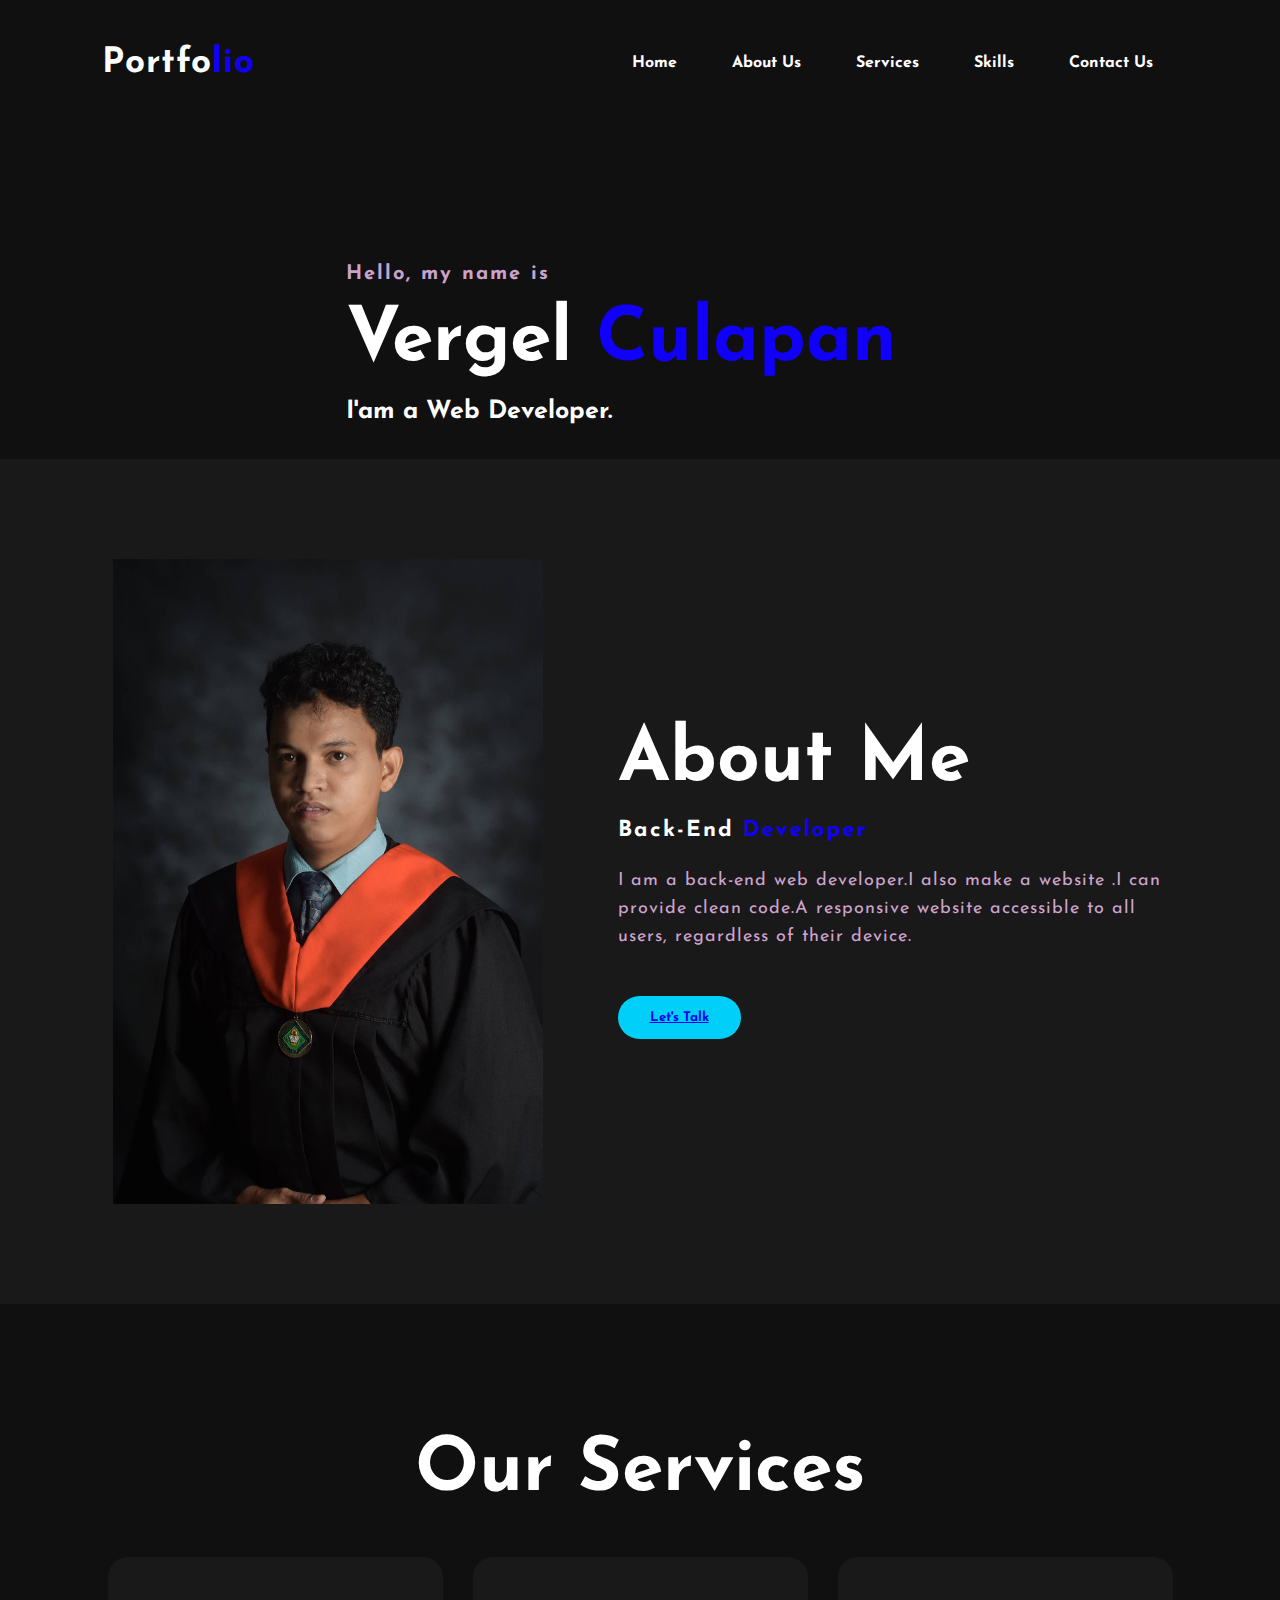
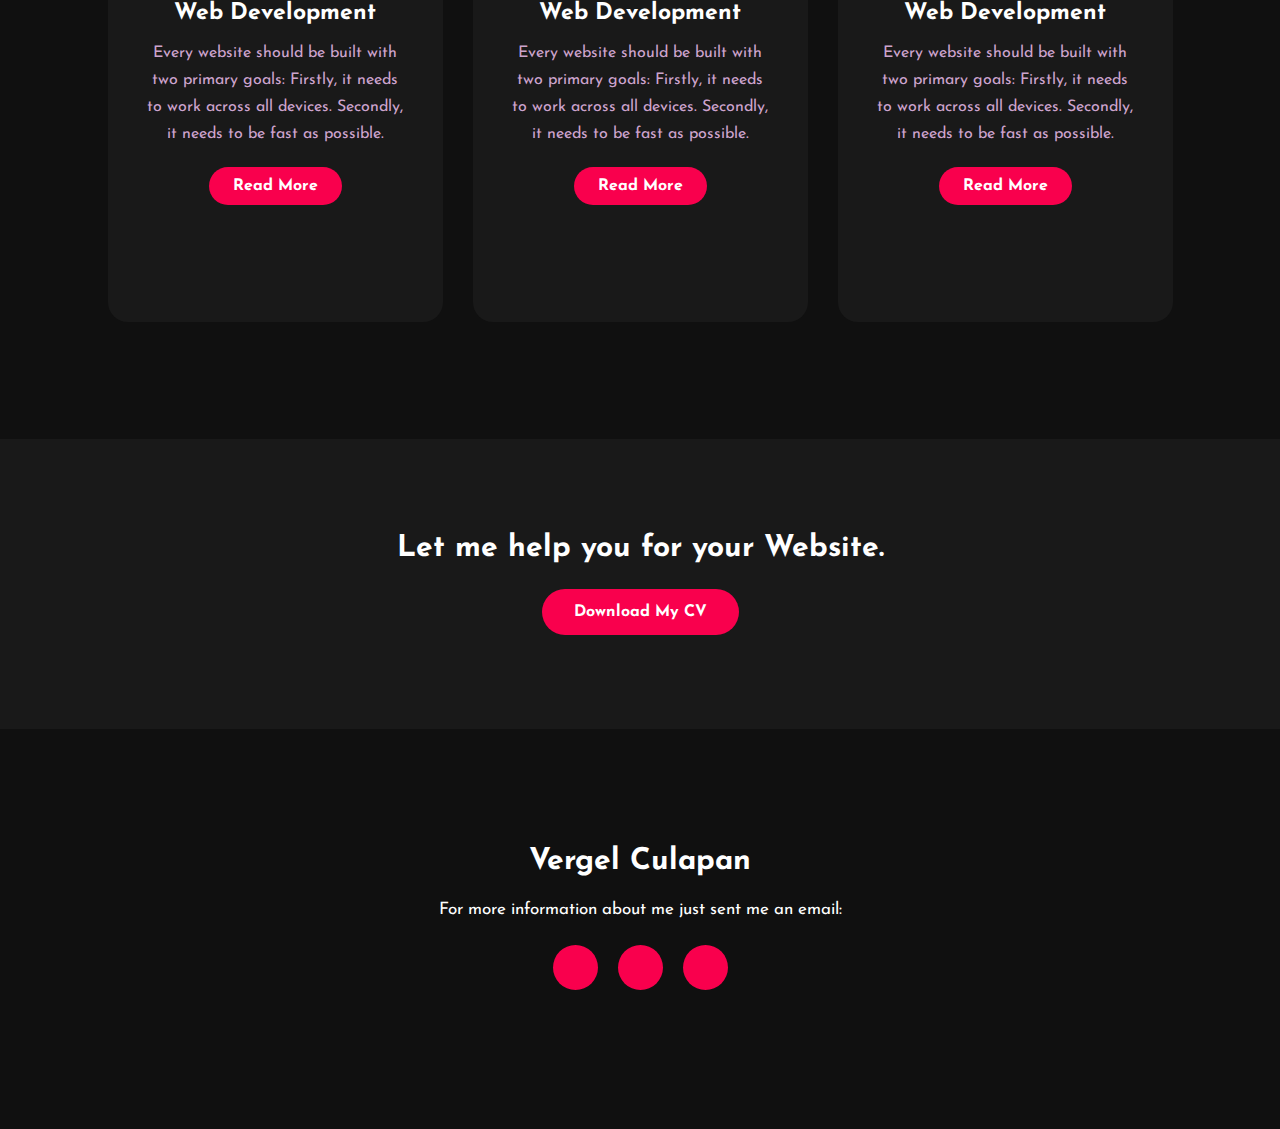
==== index.html @ f88d194d "Initial commit" ====
<!DOCTYPE html>
<html>
<head>
	<title>Vergel Culapan Portfolio</title>
	<link rel="stylesheet" type="text/css" href="css/style.css">

	<link rel="preconnect" href="https://fonts.gstatic.com">
  <link href="https://fonts.googleapis.com/css2?family=Josefin+Sans:ital,wght@0,100;0,200;0,300;0,400;0,500;0,600;0,700;1,100;1,200;1,300;1,400;1,500;1,600;1,700&display=swap" rel="stylesheet">

  <link rel="stylesheet" href="https://cdnjs.cloudflare.com/ajax/libs/font-awesome/5.15.3/css/all.min.css" integrity="sha512-iBBXm8fW90+nuLcSKlbmrPcLa0OT92xO1BIsZ+ywDWZCvqsWgccV3gFoRBv0z+8dLJgyAHIhR35VZc2oM/gI1w==" crossorigin="anonymous" referrerpolicy="no-referrer" />

</head>
<body>
	<!----hero Section start---->

	<div class="hero">
	<nav>
			<h2 class="logo">Portfo<span>lio</span></h2>
			<ul>
				<li><a href="#">Home</a></li>
				<li><a href="#">About Us</a></li>
				<li><a href="#">Services</a></li>
				<li><a href="#">Skills</a></li>
				<li><a href="#">Contact Us</a></li>
			</ul>
			
		</nav>

		<div class="content">
			<h4>Hello, my name is</h4>
			<h1>Vergel <span>Culapan</span></h1>
			<h3>I'am a Web Developer.</h3>
		
		</div>
	</div>

	<!----About section start---->
	<section class="about">
		<div class="main">
			<img src="img/vergel1.jpg">
			<div class="about-text">
				<h2>About Me</h2>
				<h5>Back-end<span> Developer</span></h5>
				<p>I am a back-end web developer.I also make a website .I can provide clean code.A responsive website accessible to all users, regardless of their device.</p>
				<button  type="button"><a href="https://www.messenger.com/t/100030659615534">Let's Talk</a></button>
			</div>
		</div>
	</section>

	<!-----service section start----------->
	<div class="service">
		<div class="title">
			<h2>Our Services</h2>
		</div>

		<div class="box">
			<div class="card">
				<i class="fas fa-bars"></i>
				<h5>Web Development</h5>
				<div class="pra">
					<p>Every website should be built with two primary goals: Firstly, it needs to work across all devices. Secondly, it needs to be fast as possible.</p>

					<p style="text-align: center;">
						<a class="button" href="#">Read More</a>
					</p>
				</div>
			</div>

			<div class="card">
				<i class="far fa-user"></i>
				<h5>Web Development</h5>
				<div class="pra">
					<p>Every website should be built with two primary goals: Firstly, it needs to work across all devices. Secondly, it needs to be fast as possible.</p>

					<p style="text-align: center;">
						<a class="button" href="#">Read More</a>
					</p>
				</div>
			</div>

			<div class="card">
				<i class="far fa-bell"></i>
				<h5>Web Development</h5>
				<div class="pra">
					<p>Every website should be built with two primary goals: Firstly, it needs to work across all devices. Secondly, it needs to be fast as possible.</p>

					<p style="text-align: center;">
						<a class="button" href="#">Read More</a>
					</p>
				</div>
			</div>
		</div>
	</div>

	<!------Contact Me------>
	<div class="contact-me">
		<p>Let me help you for your Website.</p>
		<a class="button-two" href="https://drive.google.com/file/d/1Ok2oIH0T1c-7ItTaRZAur51-_oSuscZZ/view?usp=sharing">Download My CV</a>
	</div>

	<!------footer start--------->
	<footer>
		<p>Vergel Culapan</p>
		<p>For more information about me just sent me an email:</p>
		<div class="social">
			<a href="https://www.facebook.com/vergel.culapan.73"><i class="fab fa-facebook-f"></i></a>
			<a href="https://compose.mail.yahoo.com/?to=vergel.culapan@yahoo.com"><i class="fab fa-yahoo"></i></a>
			<a href="https://mail.google.com/mail/?view=cm&fs=1&to=vergel.culapan@gmail.com"><i class="fab fa-google"></i></a>
		</div>

	</footer>
</body>
</html>
---- css/style.css ----
*{
	padding: 0;
	margin: 0;
	font-family: 'Josefin Sans', sans-serif;
	box-sizing: border-box;
}
.hero{
	height: 51vh;
	width: 100%;
	background-color: #101010;
	background-size: cover;
	background-position: center;
}
nav{
	display: flex;
	align-items: center;
	justify-content: space-between;
	padding-top: 45px;
	padding-left: 8%;
	padding-right: 8%;
}
.logo{
	color: white;
	font-size: 35px;
	letter-spacing: 1px;
	cursor: pointer;
}
span{
	color: #1100f9;
}
nav ul li{
	list-style-type: none;
	display: inline-block;
	padding: 10px  25px;
}
nav ul li a{
	color: white;
	text-decoration: none;
	font-weight: bold;
	text-transform: capitalize;
}
nav ul li a:hover{
	color: #1520b4;
	transition: .4s;
}
.btn{
	background-color:#0025f9;
	color: white;
	text-decoration: none;
	border: 2px solid transparent;
	font-weight: bold;
	padding: 10px 25px;
	border-radius: 30px;
	transition: transform .4s; 
}
.btn:hover{
	transform: scale(1.2);
}
.content{
	position: absolute;
	top: 41%;
    left: 27%;
	transform: translateY(-50%);
}
h1{
	color: white;
	margin: 20px 0px 20px;
	font-size: 75px;
}
h3{
	color: white;
	font-size: 25px;
	margin-bottom: 50px;
}
h4{
	color: #fcfc;
	letter-spacing: 2px;
	font-size: 20px;
}
.newslatter form{
	width: 380px;
	max-width: 100%;
	position: relative;
}
.newslatter form input:first-child{
	display: inline-block;
	width: 100%;
	padding: 14px 130px 14px 15px;
	border: 2px solid #0025f9;
	outline: none;
	border-radius: 30px;
}
.newslatter form input:last-child{
	position: absolute;
	display: inline-block;
	outline: none;
	border: none;
	padding: 10px 30px;
	border-radius: 30px;
	background-color:#1100f9;
	color: white;
	box-shadow: 0px 0px 5px #000, 0px 0px 15px #858585;
	top: 6px;
	right: 6px; 
}

.about{
	width: 100%;
	padding: 100px 0px;
	background-color: #191919;
}
.about img{
	height: auto;
	width: 430px;
}
.about-text{
	width: 550px;
}
.main{
	width: 1130px;
	max-width: 95%;
	margin: 0 auto;
	display: flex;
	align-items: center;
	justify-content: space-around;
}
.about-text h2{
	color: white;
	font-size: 75px;
	text-transform: capitalize;
	margin-bottom: 20px;
}
.about-text h5{
	color: white;
	letter-spacing: 2px;
	font-size: 22px;
	margin-bottom: 25px;
	text-transform: capitalize;
}
.about-text p{
	color: #fcfc;
	letter-spacing: 1px;
	line-height: 28px;
	font-size: 18px;
	margin-bottom: 45px;
}
button{
	background-color:rgb(0 208 249);;
	color: white;
	text-decoration: none;
	border: 2px solid transparent;
	font-weight: bold;
	padding: 13px 30px;
	border-radius: 30px;
	transition: .4s; 
}
button:hover{
	background-color: transparent;
	border: 2px solid #f9004d;
	cursor: pointer;
}

.service{
	background: #101010;
	width: 100%;
	padding: 100px 0px;
}
.title h2{
	color: white;
	font-size: 75px;
	width: 1130px;
	margin: 30px auto;
	text-align: center;
}
.box{
	display: flex;
	justify-content: center;
	align-items: center;
	min-height: 400px;
}
.card{
	height: 365px;
	width: 335px;
	padding: 20px 35px;
	background: #191919;
	border-radius: 20px;
	margin: 15px;
	position: relative;
	overflow: hidden;
	text-align: center;
}
.card i{
	font-size: 50px;
	display: block;
	text-align: center;
	margin: 25px 0px;
	color: #f9004d;

}
h5{
	color: white;
	font-size: 23px;
	margin-bottom: 15px;
}
.pra p{
	color: #fcfc;
	font-size: 16px;
	line-height: 27px;
	margin-bottom: 25px;
}
.card .button{
	background-color:#f9004d;
	color: white;
	text-decoration: none;
	border: 2px solid transparent;
	font-weight: bold;
	padding: 9px 22px;
	border-radius: 30px;
	transition: .4s; 
}
.card .button:hover{
	background-color: transparent;
	border: 2px solid #f9004d;
	cursor: pointer;
}
.contact-me{
	width: 100%;
	height: 290px;
	background: #191919;
	display: flex;
	align-items: center;
	flex-direction: column;
	justify-content: center;
}
.contact-me p{
	color: white;
	font-size: 30px;
	font-weight: bold;
	margin-bottom: 25px;
}
.contact-me .button-two{
	background-color:#f9004d;
	color: white;
	text-decoration: none;
	border: 2px solid transparent;
	font-weight: bold;
	padding: 13px 30px;
	border-radius: 30px;
	transition: .4s; 
}
.contact-me .button-two:hover{
	background-color: transparent;
	border: 2px solid #f9004d;
	cursor: pointer;
}
footer{
	position: relative;
	width: 100%;
	height: 400px;
	background: #101010;
	display: flex;
	flex-direction: column;
	align-items: center;
	justify-content: center;
}
footer p:nth-child(1){
	font-size: 30px;
	color: white;
	margin-bottom: 20px;
	font-weight: bold;
}
footer p:nth-child(2){
	color: white;
	font-size: 17px;
	width: 500px;
	text-align: center;
	line-height: 26px;
}
.social{
	display: flex;
}
.social a{
	width: 45px;
	height: 45px;
	display: flex;
	align-items: center;
	justify-content: center;
	background:  #f9004d;
	border-radius: 50%;
	margin: 22px 10px;
	color: white;
	text-decoration: none;
	font-size: 20px;
}
.social a:hover{
	transform: scale(1.3);
	transition: .3s;
}
.end{
	position: absolute;
	color:#f9004d;
	bottom: 35px;
	font-size: 14px; 
}
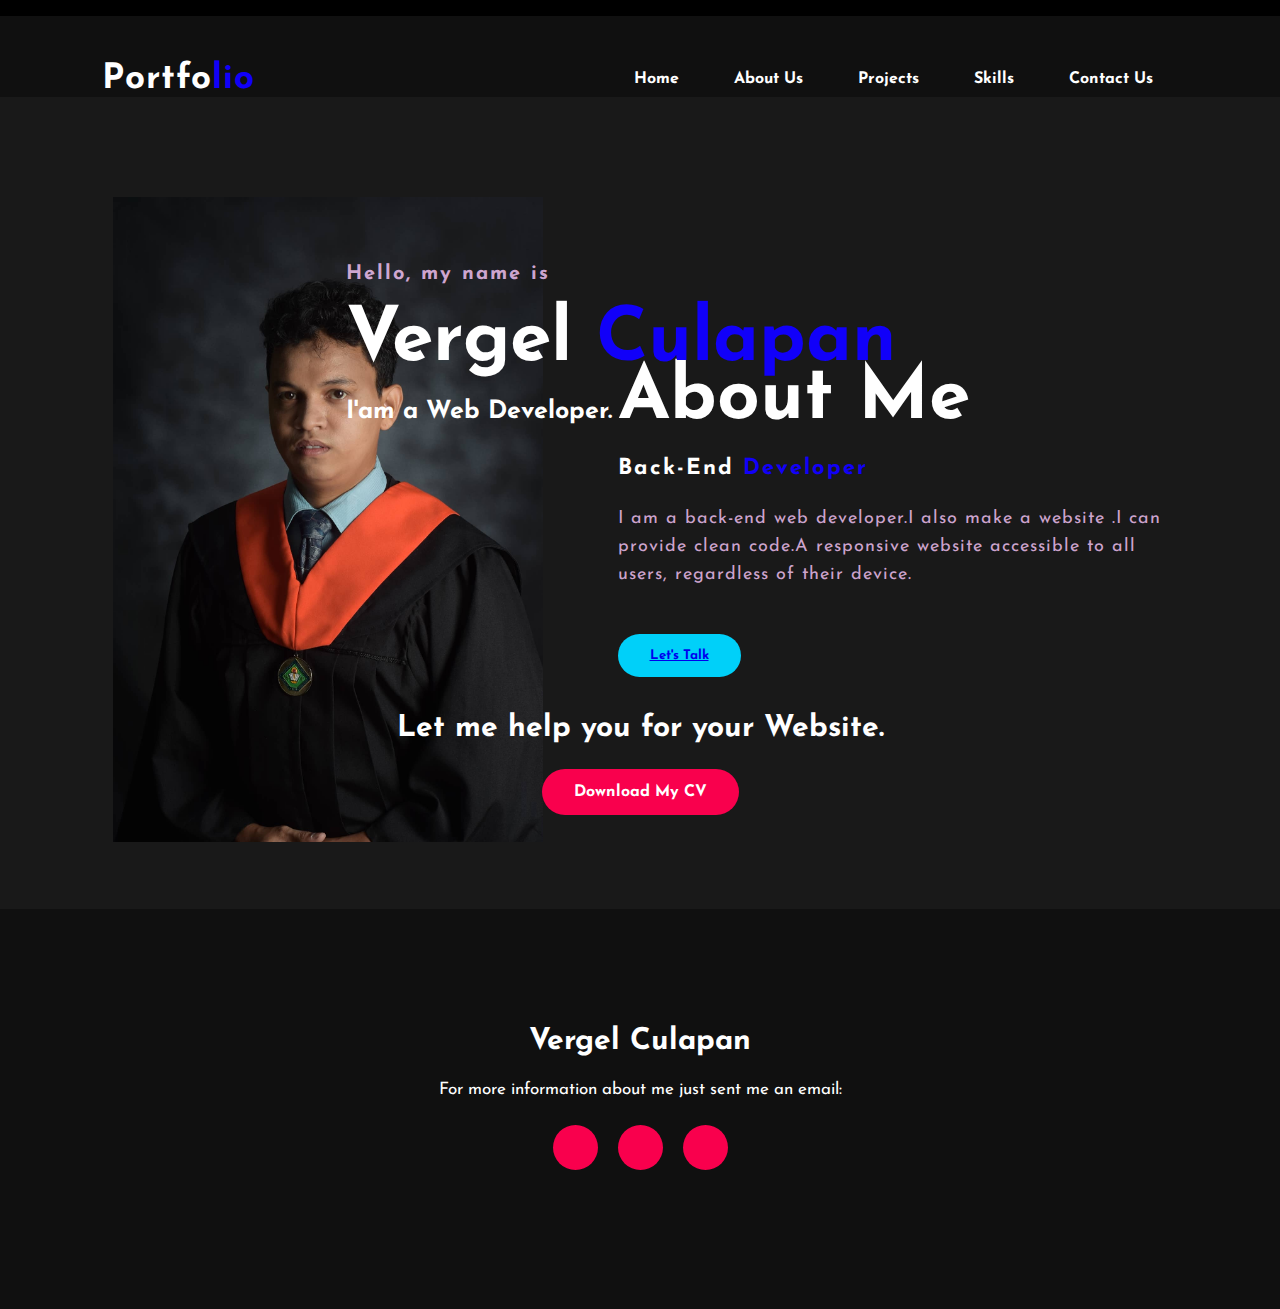
==== commit e9774d91: "update" ====
--- a/index.html
+++ b/index.html
@@ -1,4 +1,4 @@
-<!DOCTYPE html>
+"<!DOCTYPE html>
 <html>
 <head>
 	<title>Vergel Culapan Portfolio</title>
@@ -17,24 +17,16 @@
 	<nav>
 			<h2 class="logo">Portfo<span>lio</span></h2>
 			<ul>
-				<li><a href="#">Home</a></li>
+				<li><a href="index.html">Home</a></li>
 				<li><a href="#">About Us</a></li>
-				<li><a href="#">Services</a></li>
-				<li><a href="#">Skills</a></li>
+				<li><a href="Project.html">Projects</a></li>
+				<li><a href="Skills.html">Skills</a></li>
 				<li><a href="#">Contact Us</a></li>
 			</ul>
 			
 		</nav>
 
-		<div class="content">
-			<h4>Hello, my name is</h4>
-			<h1>Vergel <span>Culapan</span></h1>
-			<h3>I'am a Web Developer.</h3>
-		
-		</div>
-	</div>
-
-	<!----About section start---->
+        	<!----About section start---->
 	<section class="about">
 		<div class="main">
 			<img src="img/vergel1.jpg">
@@ -47,52 +39,13 @@
 		</div>
 	</section>
 
-	<!-----service section start----------->
-	<div class="service">
-		<div class="title">
-			<h2>Our Services</h2>
-		</div>
-
-		<div class="box">
-			<div class="card">
-				<i class="fas fa-bars"></i>
-				<h5>Web Development</h5>
-				<div class="pra">
-					<p>Every website should be built with two primary goals: Firstly, it needs to work across all devices. Secondly, it needs to be fast as possible.</p>
-
-					<p style="text-align: center;">
-						<a class="button" href="#">Read More</a>
-					</p>
-				</div>
-			</div>
-
-			<div class="card">
-				<i class="far fa-user"></i>
-				<h5>Web Development</h5>
-				<div class="pra">
-					<p>Every website should be built with two primary goals: Firstly, it needs to work across all devices. Secondly, it needs to be fast as possible.</p>
-
-					<p style="text-align: center;">
-						<a class="button" href="#">Read More</a>
-					</p>
-				</div>
-			</div>
-
-			<div class="card">
-				<i class="far fa-bell"></i>
-				<h5>Web Development</h5>
-				<div class="pra">
-					<p>Every website should be built with two primary goals: Firstly, it needs to work across all devices. Secondly, it needs to be fast as possible.</p>
-
-					<p style="text-align: center;">
-						<a class="button" href="#">Read More</a>
-					</p>
-				</div>
-			</div>
+		<div class="content">
+			<h4>Hello, my name is</h4>
+			<h1>Vergel <span>Culapan</span></h1>
+			<h3>I'am a Web Developer.</h3>
+		
 		</div>
 	</div>
-
-	<!------Contact Me------>
 	<div class="contact-me">
 		<p>Let me help you for your Website.</p>
 		<a class="button-two" href="https://drive.google.com/file/d/1Ok2oIH0T1c-7ItTaRZAur51-_oSuscZZ/view?usp=sharing">Download My CV</a>
@@ -110,4 +63,4 @@
 
 	</footer>
 </body>
-</html>+</html>
--- a/css/style.css
+++ b/css/style.css
@@ -5,7 +5,7 @@
 	box-sizing: border-box;
 }
 .hero{
-	height: 51vh;
+	height: 67vh;
 	width: 100%;
 	background-color: #101010;
 	background-size: cover;
@@ -179,15 +179,15 @@
 	min-height: 400px;
 }
 .card{
-	height: 365px;
-	width: 335px;
-	padding: 20px 35px;
-	background: #191919;
-	border-radius: 20px;
-	margin: 15px;
-	position: relative;
-	overflow: hidden;
-	text-align: center;
+    height: 543px;
+    width: 335px;
+    padding: 20px 35px;
+    background: #191919;
+    border-radius: 20px;
+    margin: 15px;
+    position: relative;
+    overflow: hidden;
+    text-align: center;
 }
 .card i{
 	font-size: 50px;
@@ -209,14 +209,16 @@
 	margin-bottom: 25px;
 }
 .card .button{
-	background-color:#f9004d;
-	color: white;
-	text-decoration: none;
-	border: 2px solid transparent;
-	font-weight: bold;
-	padding: 9px 22px;
-	border-radius: 30px;
-	transition: .4s; 
+    background-color: #f9004d;
+    color: white;
+    text-decoration: none;
+    border: 2px solid transparent;
+    font-weight: bold;
+    padding: 9px 22px;
+    border-radius: 30px;
+    transition: .4s;
+    position: relative;
+    bottom: 1px;
 }
 .card .button:hover{
 	background-color: transparent;
@@ -301,4 +303,93 @@
 	color:#f9004d;
 	bottom: 35px;
 	font-size: 14px; 
+}
+.html img{
+    width: 141px;
+    position: relative;
+    bottom: 40px;
+    right: -58px;
+    border: 3px solid #73AD21;
+}
+
+.css img{
+
+    width: 141px;
+    position: relative;
+    bottom: 40px;
+    right: -151px;
+    border: 3px solid #73AD21;
+
+
+}
+.csharp img{
+
+    width: 141px;
+    position: relative;
+    bottom: -149px;
+    right: 97px;
+    border: 3px solid #73AD21;}
+
+.php img{
+	
+    height: 139px;
+
+    width: 141px;
+    position: relative;
+    bottom: -149px;
+    right: 0px;
+    border: 3px solid #73AD21;
+}
+.vb img{
+
+	width: 141px;
+    position: relative;
+    bottom: 40px;
+    right: 37px;
+    border: 3px solid #73AD21;
+}
+.python img{
+
+	width: 141px;
+    position: relative;
+    bottom: -150px;
+    right: 56px;
+    border: 3px solid #73AD21;
+}
+.django img{
+
+	width: 141px;
+    position: relative;
+    bottom: 40px;
+    right: 75px;
+    border: 3px solid #73AD21;
+}
+
+.Thesis img{
+
+    width: 230px;
+    position: relative;
+    bottom: 6px;
+    right: 12px;
+    border: 3px solid #73AD21;
+}
+.Dj img{
+
+	width: 217px;
+    position: relative;
+    bottom: 11px;
+    right: -2px;
+    border: 3px solid #73AD21;
+}
+.Rps img{
+
+    width: 228px;
+    position: relative;
+    bottom: 6px;
+    right: 6px;
+    border: 3px solid #73AD21;
+}
+body
+{
+background-color: #000;
 }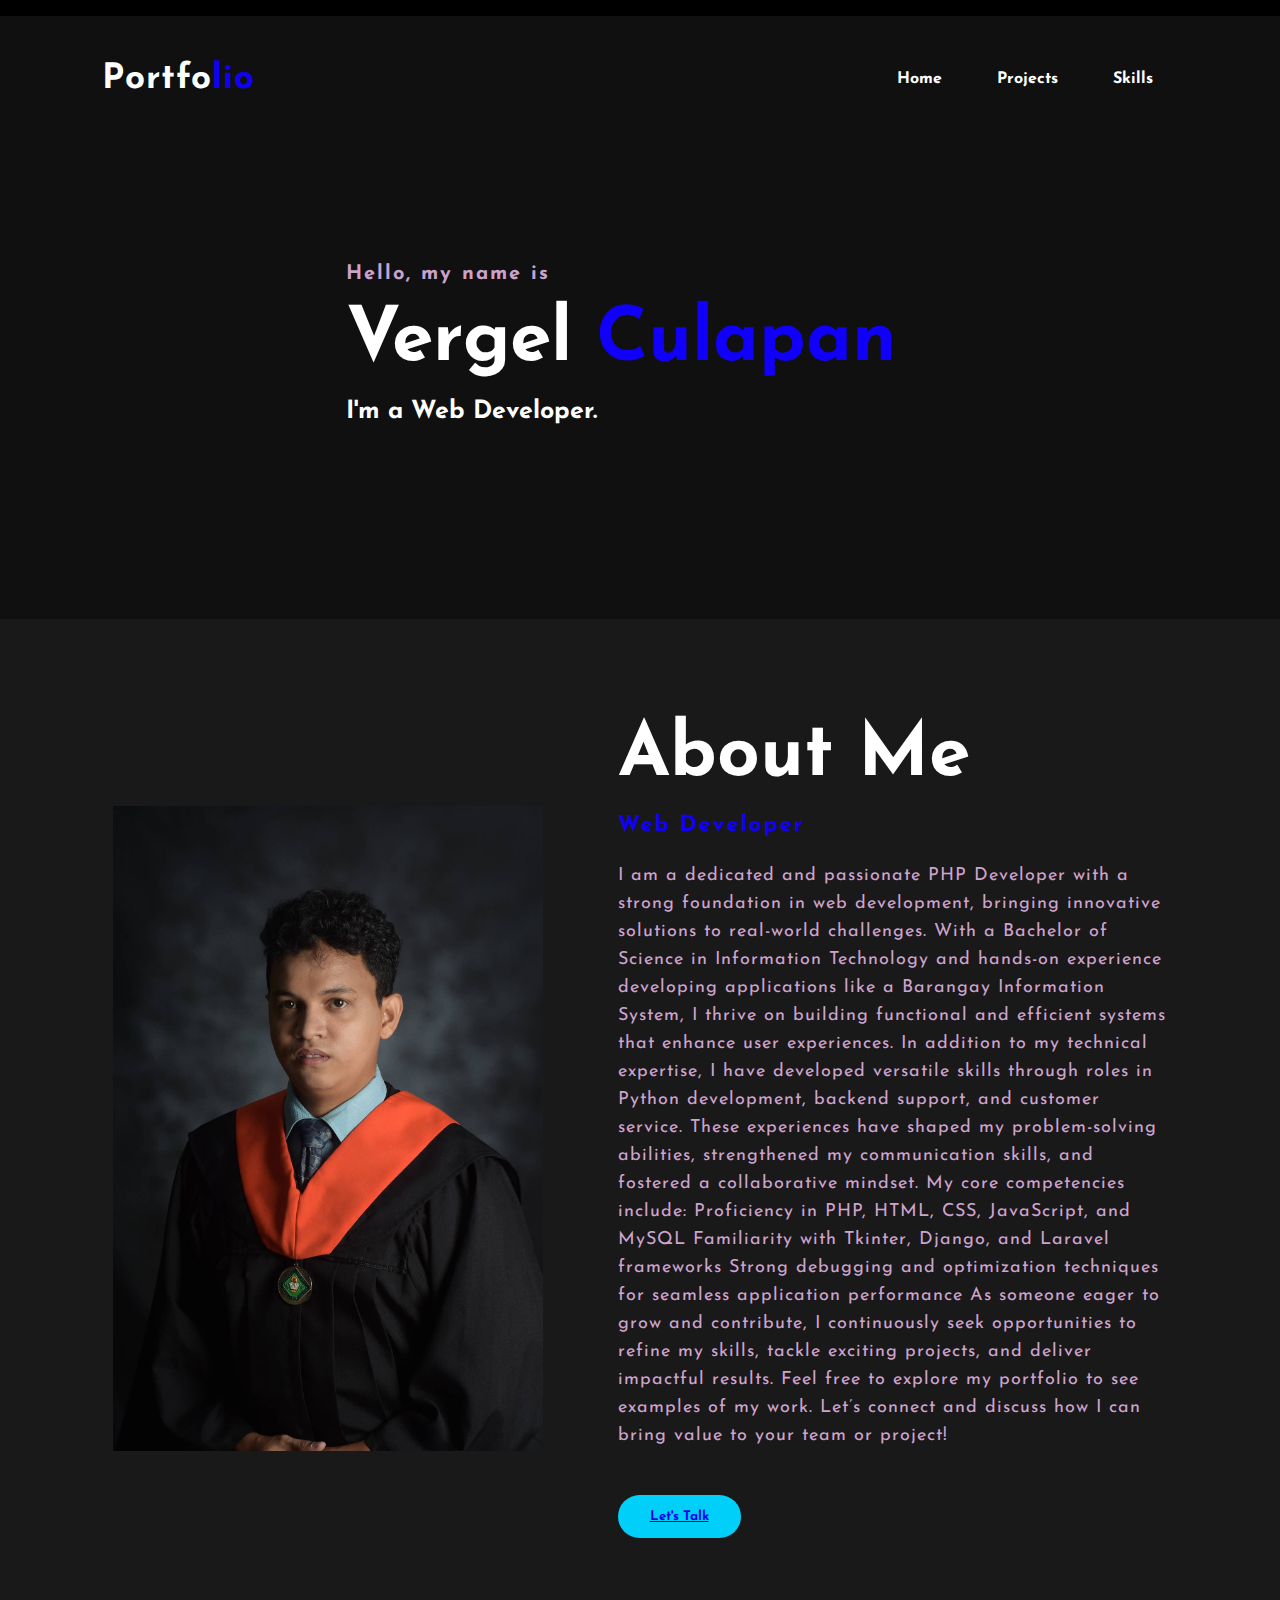
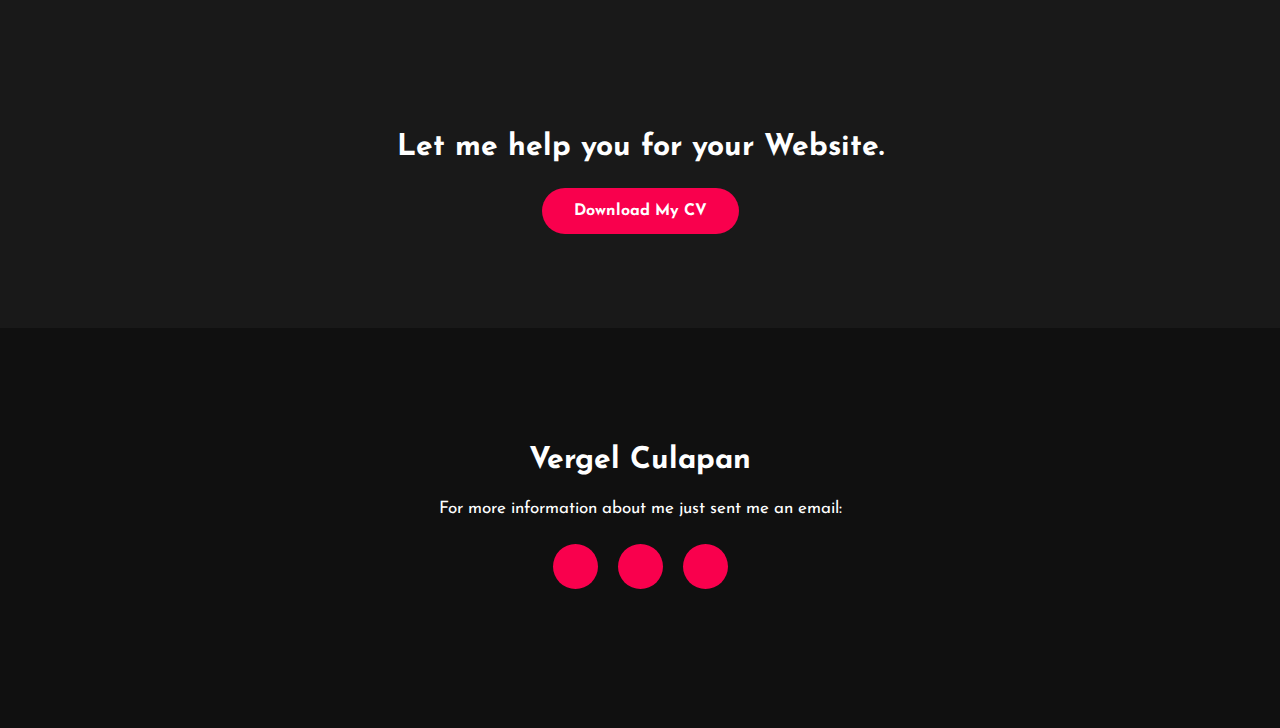
==== commit d59c6507: "Update index.html" ====
--- a/index.html
+++ b/index.html
@@ -18,39 +18,53 @@
 			<h2 class="logo">Portfo<span>lio</span></h2>
 			<ul>
 				<li><a href="index.html">Home</a></li>
-				<li><a href="#">About Us</a></li>
 				<li><a href="Project.html">Projects</a></li>
 				<li><a href="Skills.html">Skills</a></li>
-				<li><a href="#">Contact Us</a></li>
+				
 			</ul>
 			
 		</nav>
 
-        	<!----About section start---->
-	<section class="about">
-		<div class="main">
-			<img src="img/vergel1.jpg">
-			<div class="about-text">
-				<h2>About Me</h2>
-				<h5>Back-end<span> Developer</span></h5>
-				<p>I am a back-end web developer.I also make a website .I can provide clean code.A responsive website accessible to all users, regardless of their device.</p>
-				<button  type="button"><a href="https://www.messenger.com/t/100030659615534">Let's Talk</a></button>
-			</div>
-		</div>
-	</section>
+
 
 		<div class="content">
 			<h4>Hello, my name is</h4>
 			<h1>Vergel <span>Culapan</span></h1>
-			<h3>I'am a Web Developer.</h3>
+			<h3>I'm a Web Developer.</h3>
 		
 		</div>
 	</div>
+
+	        	<!----About section start---->
+				<section class="about">
+					<div class="main">
+						<img src="img/vergel1.jpg">
+						<div class="about-text">
+							<h2>About Me</h2>
+							<h5><span> Web Developer</span></h5>
+							<p>I am a dedicated and passionate PHP Developer with a strong foundation in web development, bringing innovative solutions to real-world challenges. With a Bachelor of Science in Information Technology and hands-on experience developing applications like a Barangay Information System, I thrive on building functional and efficient systems that enhance user experiences.
+
+In addition to my technical expertise, I have developed versatile skills through roles in Python development, backend support, and customer service. These experiences have shaped my problem-solving abilities, strengthened my communication skills, and fostered a collaborative mindset.
+
+My core competencies include:
+
+Proficiency in PHP, HTML, CSS, JavaScript, and MySQL
+Familiarity with Tkinter, Django, and Laravel frameworks
+Strong debugging and optimization techniques for seamless application performance
+As someone eager to grow and contribute, I continuously seek opportunities to refine my skills, tackle exciting projects, and deliver impactful results.
+
+Feel free to explore my portfolio to see examples of my work. Let’s connect and discuss how I can bring value to your team or project!
+</p>
+							<button  type="button"><a href="https://www.messenger.com/t/100030659615534">Let's Talk</a></button>
+						</div>
+					</div>
+				</section>
 	<div class="contact-me">
 		<p>Let me help you for your Website.</p>
-		<a class="button-two" href="https://drive.google.com/file/d/1Ok2oIH0T1c-7ItTaRZAur51-_oSuscZZ/view?usp=sharing">Download My CV</a>
+		<a class="button-two" href="https://drive.google.com/file/d/1Q4vB9nbAeoTMO-88kOfXL3iH8TzCMmnE/view?usp=sharing">Download My CV</a>
 	</div>
 
+	
 	<!------footer start--------->
 	<footer>
 		<p>Vergel Culapan</p>
